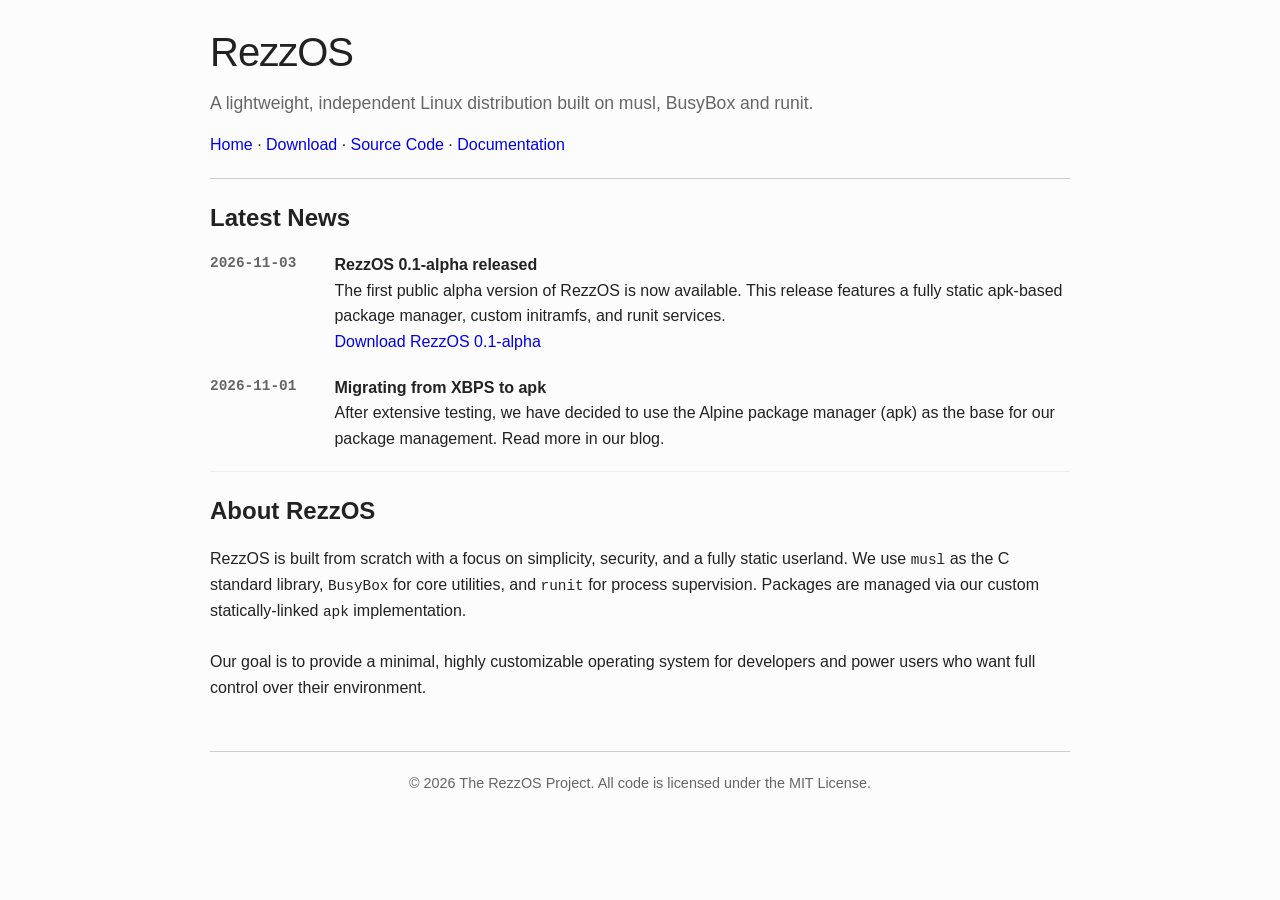
==== index.html @ d7d7e7bf "Create index.html" ====
<!DOCTYPE html>
<html lang="en">
<head>
    <meta charset="UTF-8">
    <meta name="viewport" content="width=device-width, initial-scale=1.0">
    <title>RezzOS - The Independent musl Linux</title>
    <link rel="stylesheet" href="style.css">
</head>
<body>

    <header>
        <h1>RezzOS</h1>
        <div class="subtitle">A lightweight, independent Linux distribution built on musl, BusyBox and runit.</div>
        <nav style="margin-top: 15px;">
            <a href="index.html">Home</a> &middot;
            <a href="downloads.html">Download</a> &middot;
            <a href="https://github.com/yourusername/rezzos">Source Code</a> &middot;
            <a href="docs/">Documentation</a>
        </nav>
    </header>

    <main>
        <h2 style="margin-bottom: 15px;">Latest News</h2>
        
        <div class="news-item">
            <div class="news-date mono">2026-11-03</div>
            <div class="news-text">
                <strong>RezzOS 0.1-alpha released</strong><br>
                The first public alpha version of RezzOS is now available. This release features a fully static apk-based package manager, custom initramfs, and runit services.
                <br><a href="downloads.html">Download RezzOS 0.1-alpha</a>
            </div>
        </div>

        <div class="news-item">
            <div class="news-date mono">2026-11-01</div>
            <div class="news-text">
                <strong>Migrating from XBPS to apk</strong><br>
                After extensive testing, we have decided to use the Alpine package manager (apk) as the base for our package management. Read more in our blog.
            </div>
        </div>

        <hr>

        <h2 style="margin-bottom: 15px;">About RezzOS</h2>
        <p>RezzOS is built from scratch with a focus on simplicity, security, and a fully static userland. We use <span class="mono">musl</span> as the C standard library, <span class="mono">BusyBox</span> for core utilities, and <span class="mono">runit</span> for process supervision. Packages are managed via our custom statically-linked <span class="mono">apk</span> implementation.</p>
        <br>
        <p>Our goal is to provide a minimal, highly customizable operating system for developers and power users who want full control over their environment.</p>
    </main>

    <footer>
        &copy; 2026 The RezzOS Project. All code is licensed under the MIT License.
    </footer>

</body>
</html>
---- style.css ----
* { box-sizing: border-box; margin: 0; padding: 0; }
body {
    font-family: -apple-system, BlinkMacSystemFont, "Segoe UI", Roboto, Helvetica, Arial, sans-serif;
    background-color: #fcfcfc; /* Почти белый */
    color: #222;
    line-height: 1.6;
    font-size: 16px;
    max-width: 900px;
    margin: 0 auto;
    padding: 20px;
}
a { color: #0000ee; text-decoration: none; }
a:hover { text-decoration: underline; }
header {
    border-bottom: 1px solid #ccc;
    padding-bottom: 20px;
    margin-bottom: 20px;
}
h1 { font-size: 2.5em; font-weight: normal; letter-spacing: -1px; }
.subtitle { color: #666; font-size: 1.1em; margin-top: 5px; }
.mono { font-family: "Courier New", Courier, monospace; font-size: 0.9em; }
.news-item { margin-bottom: 20px; }
.news-date { color: #666; font-weight: bold; display: inline-block; width: 120px; vertical-align: top; }
.news-text { display: inline-block; width: calc(100% - 130px); }
hr { border: 0; border-top: 1px solid #eee; margin: 20px 0; }
footer { margin-top: 50px; font-size: 0.9em; color: #666; border-top: 1px solid #ccc; padding-top: 20px; text-align: center; }
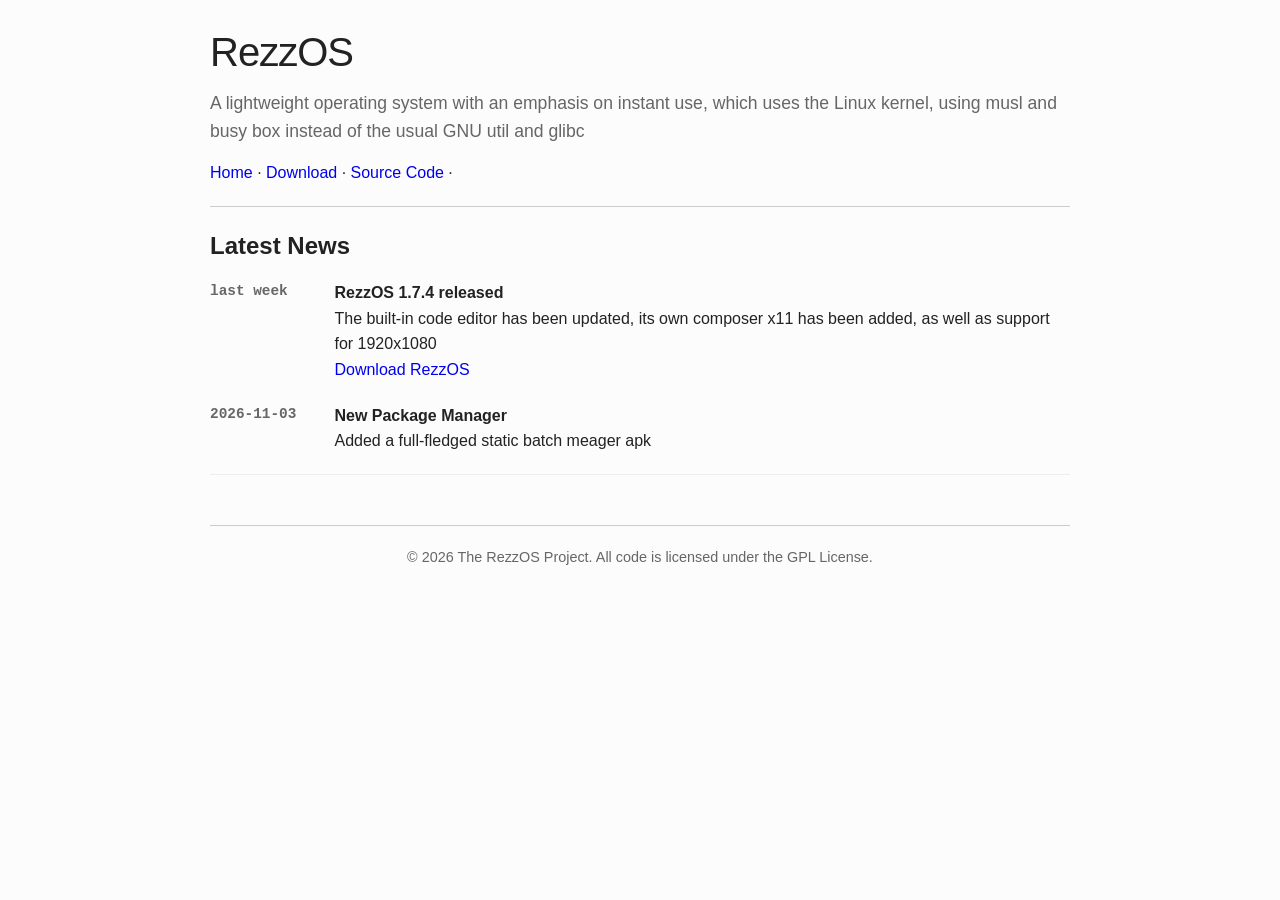
==== commit d7d06d21: "Update index.html" ====
--- a/index.html
+++ b/index.html
@@ -10,12 +10,11 @@
 
     <header>
         <h1>RezzOS</h1>
-        <div class="subtitle">A lightweight, independent Linux distribution built on musl, BusyBox and runit.</div>
+        <div class="subtitle">A lightweight operating system with an emphasis on instant use, which uses the Linux kernel, using musl and busy box instead of the usual GNU util and glibc</div>
         <nav style="margin-top: 15px;">
-            <a href="index.html">Home</a> &middot;
-            <a href="downloads.html">Download</a> &middot;
-            <a href="https://github.com/yourusername/rezzos">Source Code</a> &middot;
-            <a href="docs/">Documentation</a>
+            <a href="https://rezzev.github.io/RezzOS">Home</a> &middot;
+            <a href="https://github.com/Rezzev/RezzOS/releases">Download</a> &middot;
+            <a href="https://github.com/Rezzev/rezzos">Source Code</a> &middot;
         </nav>
     </header>
 
@@ -23,32 +22,27 @@
         <h2 style="margin-bottom: 15px;">Latest News</h2>
         
         <div class="news-item">
-            <div class="news-date mono">2026-11-03</div>
+            <div class="news-date mono">last week</div>
             <div class="news-text">
-                <strong>RezzOS 0.1-alpha released</strong><br>
-                The first public alpha version of RezzOS is now available. This release features a fully static apk-based package manager, custom initramfs, and runit services.
-                <br><a href="downloads.html">Download RezzOS 0.1-alpha</a>
+                <strong>RezzOS 1.7.4 released</strong><br>
+                    The built-in code editor has been updated, its own composer x11 has been added, as well as support for 1920x1080
+                <br><a href="https://github.com/Rezzev/RezzOS/releases/download/1.74/rezzos.iso">Download RezzOS</a>
             </div>
         </div>
 
         <div class="news-item">
-            <div class="news-date mono">2026-11-01</div>
+            <div class="news-date mono">2026-11-03</div>
             <div class="news-text">
-                <strong>Migrating from XBPS to apk</strong><br>
-                After extensive testing, we have decided to use the Alpine package manager (apk) as the base for our package management. Read more in our blog.
+                <strong>New Package Manager</strong><br>
+                Added a full-fledged static batch meager apk
             </div>
         </div>
 
         <hr>
-
-        <h2 style="margin-bottom: 15px;">About RezzOS</h2>
-        <p>RezzOS is built from scratch with a focus on simplicity, security, and a fully static userland. We use <span class="mono">musl</span> as the C standard library, <span class="mono">BusyBox</span> for core utilities, and <span class="mono">runit</span> for process supervision. Packages are managed via our custom statically-linked <span class="mono">apk</span> implementation.</p>
-        <br>
-        <p>Our goal is to provide a minimal, highly customizable operating system for developers and power users who want full control over their environment.</p>
     </main>
 
     <footer>
-        &copy; 2026 The RezzOS Project. All code is licensed under the MIT License.
+        &copy; 2026 The RezzOS Project. All code is licensed under the GPL License.
     </footer>
 
 </body>
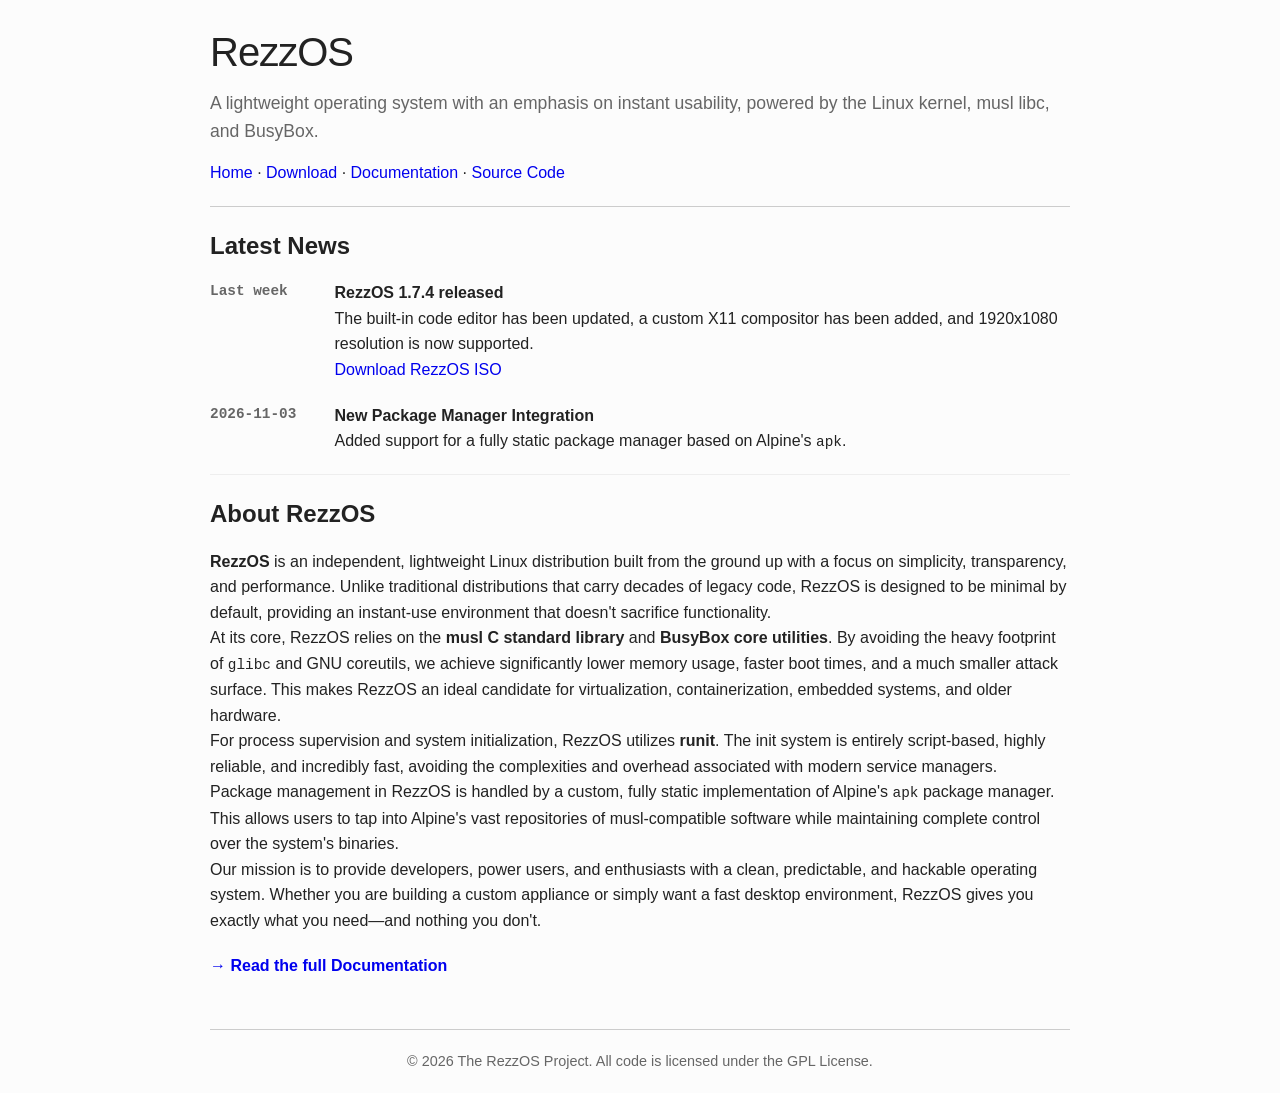
==== commit faf20857: "Update index.html" ====
--- a/index.html
+++ b/index.html
@@ -10,11 +10,12 @@
 
     <header>
         <h1>RezzOS</h1>
-        <div class="subtitle">A lightweight operating system with an emphasis on instant use, which uses the Linux kernel, using musl and busy box instead of the usual GNU util and glibc</div>
+        <div class="subtitle">A lightweight operating system with an emphasis on instant usability, powered by the Linux kernel, musl libc, and BusyBox.</div>
         <nav style="margin-top: 15px;">
-            <a href="https://rezzev.github.io/RezzOS">Home</a> &middot;
+            <a href="index.html">Home</a> &middot;
             <a href="https://github.com/Rezzev/RezzOS/releases">Download</a> &middot;
-            <a href="https://github.com/Rezzev/rezzos">Source Code</a> &middot;
+            <a href="documentation.html">Documentation</a> &middot;
+            <a href="https://github.com/Rezzev/RezzOS">Source Code</a>
         </nav>
     </header>
 
@@ -22,27 +23,44 @@
         <h2 style="margin-bottom: 15px;">Latest News</h2>
         
         <div class="news-item">
-            <div class="news-date mono">last week</div>
+            <div class="news-date mono">Last week</div>
             <div class="news-text">
                 <strong>RezzOS 1.7.4 released</strong><br>
-                    The built-in code editor has been updated, its own composer x11 has been added, as well as support for 1920x1080
-                <br><a href="https://github.com/Rezzev/RezzOS/releases/download/1.74/rezzos.iso">Download RezzOS</a>
+                The built-in code editor has been updated, a custom X11 compositor has been added, and 1920x1080 resolution is now supported.
+                <br><a href="https://github.com/Rezzev/RezzOS/releases/download/1.74/rezzos.iso">Download RezzOS ISO</a>
             </div>
         </div>
 
         <div class="news-item">
             <div class="news-date mono">2026-11-03</div>
             <div class="news-text">
-                <strong>New Package Manager</strong><br>
-                Added a full-fledged static batch meager apk
+                <strong>New Package Manager Integration</strong><br>
+                Added support for a fully static package manager based on Alpine's <span class="mono">apk</span>.
             </div>
         </div>
 
         <hr>
+
+        <!-- Новый большой блок с описанием -->
+        <h2 style="margin-bottom: 15px;">About RezzOS</h2>
+        
+        <p><strong>RezzOS</strong> is an independent, lightweight Linux distribution built from the ground up with a focus on simplicity, transparency, and performance. Unlike traditional distributions that carry decades of legacy code, RezzOS is designed to be minimal by default, providing an instant-use environment that doesn't sacrifice functionality.</p>
+        
+        <p>At its core, RezzOS relies on the <strong>musl C standard library</strong> and <strong>BusyBox core utilities</strong>. By avoiding the heavy footprint of <span class="mono">glibc</span> and GNU coreutils, we achieve significantly lower memory usage, faster boot times, and a much smaller attack surface. This makes RezzOS an ideal candidate for virtualization, containerization, embedded systems, and older hardware.</p>
+
+        <p>For process supervision and system initialization, RezzOS utilizes <strong>runit</strong>. The init system is entirely script-based, highly reliable, and incredibly fast, avoiding the complexities and overhead associated with modern service managers.</p>
+
+        <p>Package management in RezzOS is handled by a custom, fully static implementation of Alpine's <span class="mono">apk</span> package manager. This allows users to tap into Alpine's vast repositories of musl-compatible software while maintaining complete control over the system's binaries.</p>
+
+        <p>Our mission is to provide developers, power users, and enthusiasts with a clean, predictable, and hackable operating system. Whether you are building a custom appliance or simply want a fast desktop environment, RezzOS gives you exactly what you need—and nothing you don't.</p>
+        
+        <div style="margin-top: 20px;">
+            <a href="documentation.html" style="font-weight: bold;">&rarr; Read the full Documentation</a>
+        </div>
     </main>
 
     <footer>
-        &copy; 2026 The RezzOS Project. All code is licensed under the GPL License.
+        <p>&copy; 2026 The RezzOS Project. All code is licensed under the GPL License.</p>
     </footer>
 
 </body>
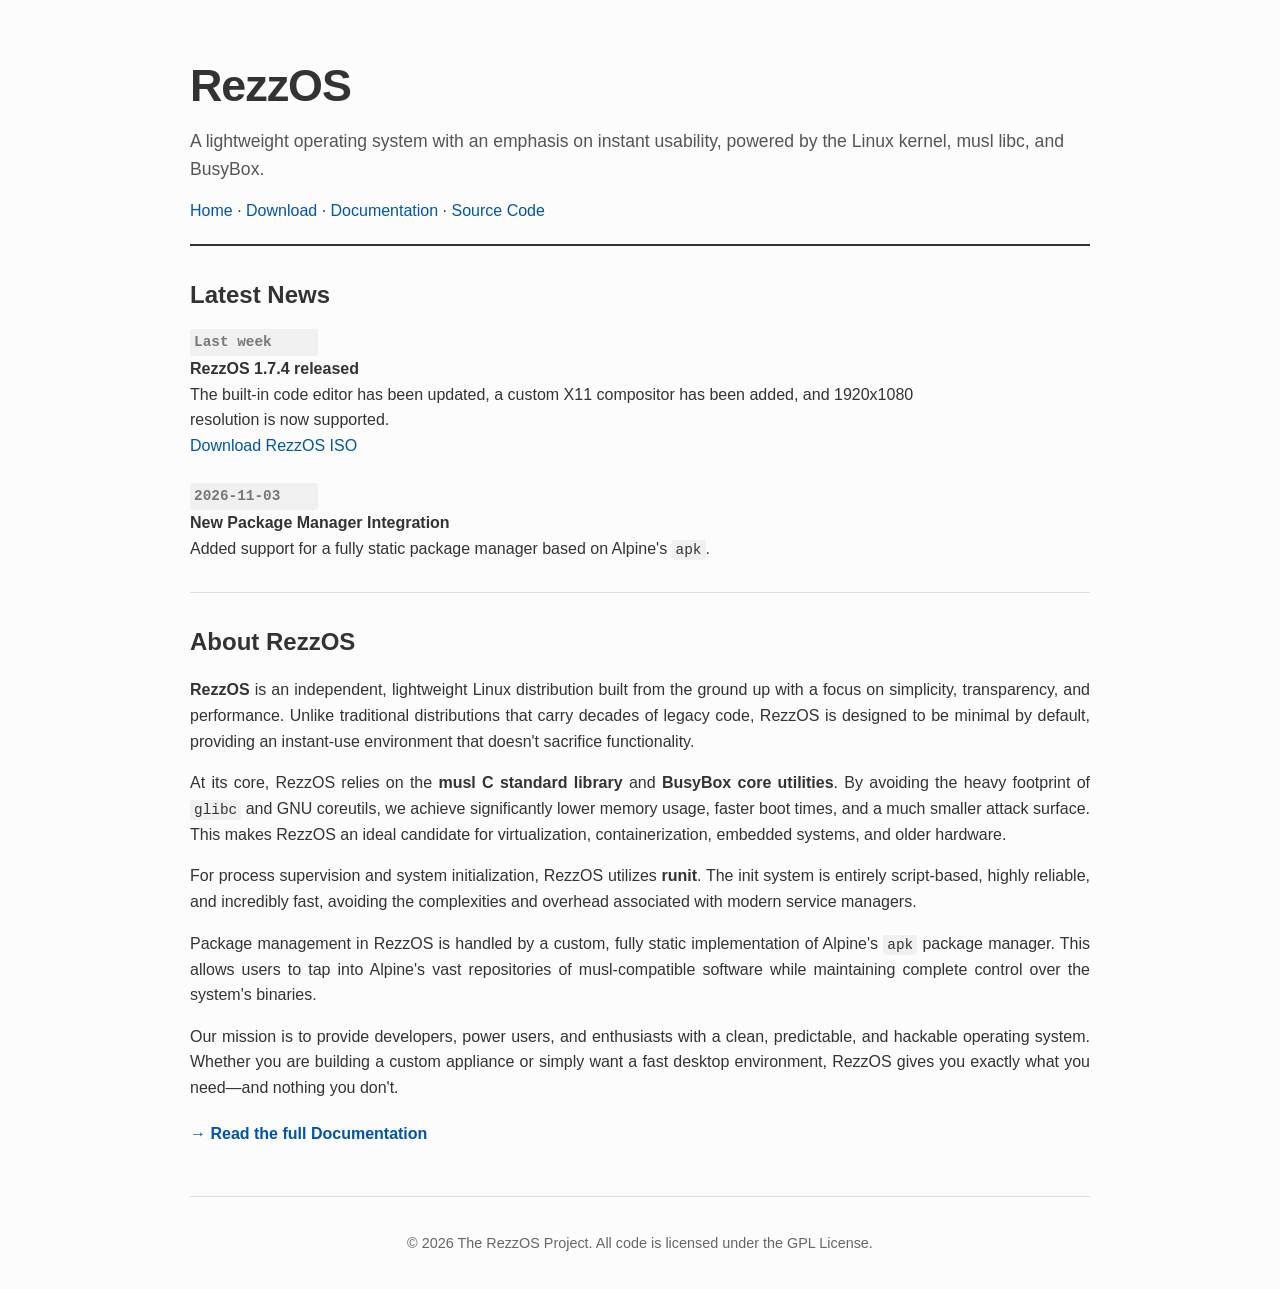
==== commit 81866bd0: "Update index.html" ====
--- a/index.html
+++ b/index.html
@@ -14,7 +14,7 @@
         <nav style="margin-top: 15px;">
             <a href="index.html">Home</a> &middot;
             <a href="https://github.com/Rezzev/RezzOS/releases">Download</a> &middot;
-            <a href="documentation.html">Documentation</a> &middot;
+            <a href="docs.md">Documentation</a> &middot;
             <a href="https://github.com/Rezzev/RezzOS">Source Code</a>
         </nav>
     </header>
@@ -55,7 +55,7 @@
         <p>Our mission is to provide developers, power users, and enthusiasts with a clean, predictable, and hackable operating system. Whether you are building a custom appliance or simply want a fast desktop environment, RezzOS gives you exactly what you need—and nothing you don't.</p>
         
         <div style="margin-top: 20px;">
-            <a href="documentation.html" style="font-weight: bold;">&rarr; Read the full Documentation</a>
+            <a href="docs.md" style="font-weight: bold;">&rarr; Read the full Documentation</a>
         </div>
     </main>
 
--- a/style.css
+++ b/style.css
@@ -1,27 +1,85 @@
+/* Обновленный style.css */
 
-* { box-sizing: border-box; margin: 0; padding: 0; }
 body {
     font-family: -apple-system, BlinkMacSystemFont, "Segoe UI", Roboto, Helvetica, Arial, sans-serif;
-    background-color: #fcfcfc; /* Почти белый */
-    color: #222;
+    background-color: #fcfcfc;
+    color: #333;
     line-height: 1.6;
     font-size: 16px;
     max-width: 900px;
     margin: 0 auto;
     padding: 20px;
 }
-a { color: #0000ee; text-decoration: none; }
-a:hover { text-decoration: underline; }
+
+a { 
+    color: #0055aa; /* Более благородный синий цвет */
+    text-decoration: none; 
+}
+a:hover { 
+    text-decoration: underline; 
+}
+
 header {
-    border-bottom: 1px solid #ccc;
+    border-bottom: 2px solid #333; /* Более строгая линия */
     padding-bottom: 20px;
-    margin-bottom: 20px;
+    margin-bottom: 30px;
 }
-h1 { font-size: 2.5em; font-weight: normal; letter-spacing: -1px; }
-.subtitle { color: #666; font-size: 1.1em; margin-top: 5px; }
-.mono { font-family: "Courier New", Courier, monospace; font-size: 0.9em; }
-.news-item { margin-bottom: 20px; }
-.news-date { color: #666; font-weight: bold; display: inline-block; width: 120px; vertical-align: top; }
-.news-text { display: inline-block; width: calc(100% - 130px); }
-hr { border: 0; border-top: 1px solid #eee; margin: 20px 0; }
-footer { margin-top: 50px; font-size: 0.9em; color: #666; border-top: 1px solid #ccc; padding-top: 20px; text-align: center; }
+
+h1 { 
+    font-size: 2.8em; 
+    font-weight: 600; 
+    letter-spacing: -1px; 
+    margin-bottom: 5px;
+}
+
+.subtitle { 
+    color: #555; 
+    font-size: 1.1em; 
+    margin-bottom: 15px;
+}
+
+.mono { 
+    font-family: "Courier New", Courier, monospace; 
+    font-size: 0.9em;
+    background-color: #f0f0f0;
+    padding: 2px 4px;
+    border-radius: 3px;
+}
+
+.news-item { 
+    margin-bottom: 25px; 
+}
+
+.news-date { 
+    color: #777; 
+    font-weight: bold; 
+    display: inline-block; 
+    width: 120px; 
+    vertical-align: top; 
+}
+
+.news-text { 
+    display: inline-block; 
+    width: calc(100% - 130px); 
+}
+
+hr { 
+    border: 0; 
+    border-top: 1px solid #ddd; 
+    margin: 30px 0; 
+}
+
+/* Стили для абзацев в блоке About */
+main p {
+    margin-bottom: 15px;
+    text-align: justify; /* Выравнивание по ширине для официального вида */
+}
+
+footer { 
+    margin-top: 50px; 
+    font-size: 0.9em; 
+    color: #666; 
+    border-top: 1px solid #ddd; 
+    padding-top: 20px; 
+    text-align: center; 
+}
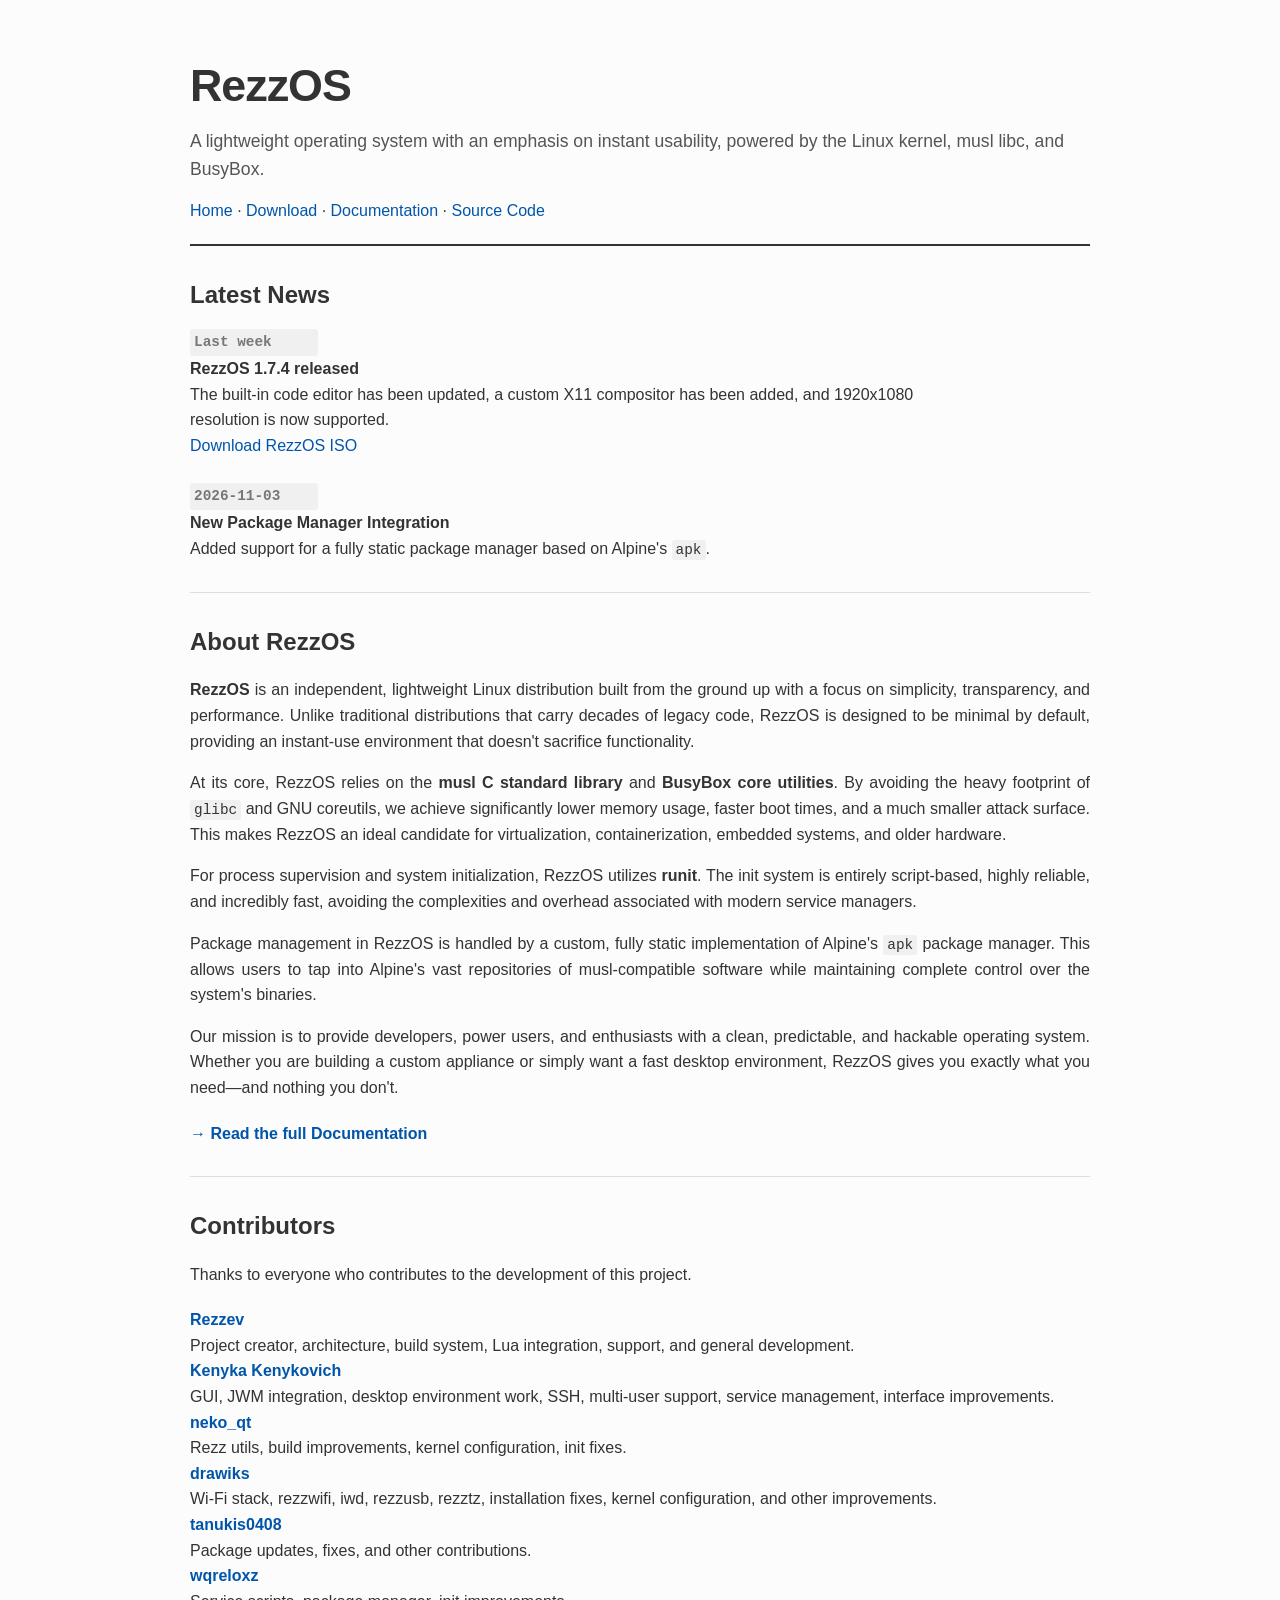
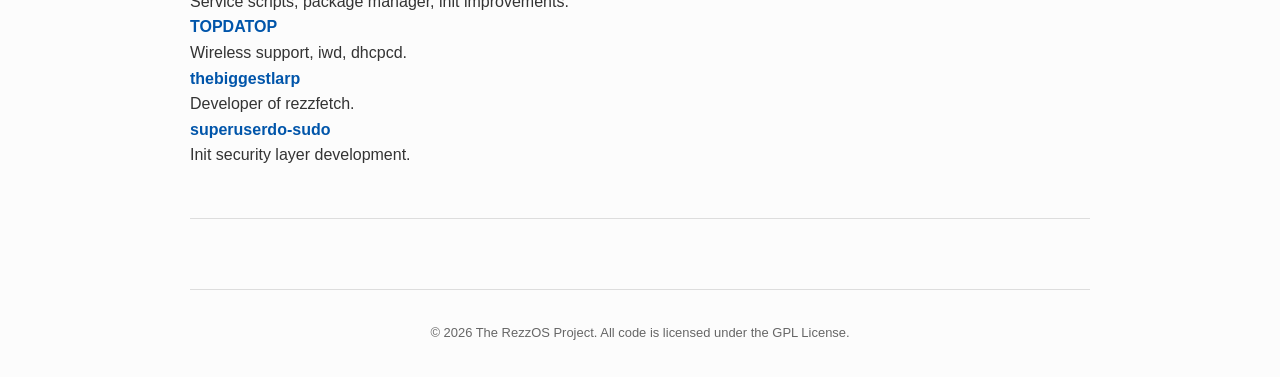
==== commit 7687e753: "Update index.html" ====
--- a/index.html
+++ b/index.html
@@ -57,6 +57,99 @@
         <div style="margin-top: 20px;">
             <a href="docs.md" style="font-weight: bold;">&rarr; Read the full Documentation</a>
         </div>
+                <hr>
+
+        <h2 style="margin-bottom: 15px;">Contributors</h2>
+        <p style="margin-bottom: 20px;">Thanks to everyone who contributes to the development of this project.</p>
+
+        <div class="contributors-grid">
+            
+            <div class="contributor">
+                <div class="contributor-name">
+                    <strong><a href="https://github.com/Rezzev">Rezzev</a></strong>
+                </div>
+                <div class="contributor-role">
+                    Project creator, architecture, build system, Lua integration, support, and general development.
+                </div>
+            </div>
+
+            <div class="contributor">
+                <div class="contributor-name">
+                    <strong><a href="https://github.com/keeniGithub">Kenyka Kenykovich</a></strong>
+                </div>
+                <div class="contributor-role">
+                    GUI, JWM integration, desktop environment work, SSH, multi-user support, service management, interface improvements.
+                </div>
+            </div>
+
+            <div class="contributor">
+                <div class="contributor-name">
+                    <strong><a href="https://github.com/neko-qt">neko_qt</a></strong>
+                </div>
+                <div class="contributor-role">
+                    Rezz utils, build improvements, kernel configuration, init fixes.
+                </div>
+            </div>
+
+            <div class="contributor">
+                <div class="contributor-name">
+                    <strong><a href="https://github.com/drawiks">drawiks</a></strong>
+                </div>
+                <div class="contributor-role">
+                    Wi-Fi stack, rezzwifi, iwd, rezzusb, rezztz, installation fixes, kernel configuration, and other improvements.
+                </div>
+            </div>
+
+            <div class="contributor">
+                <div class="contributor-name">
+                    <strong><a href="https://github.com/tanukis0408">tanukis0408</a></strong>
+                </div>
+                <div class="contributor-role">
+                    Package updates, fixes, and other contributions.
+                </div>
+            </div>
+
+            <div class="contributor">
+                <div class="contributor-name">
+                    <strong><a href="https://github.com/wqreloxz">wqreloxz</a></strong>
+                </div>
+                <div class="contributor-role">
+                    Service scripts, package manager, init improvements.
+                </div>
+            </div>
+
+            <div class="contributor">
+                <div class="contributor-name">
+                    <strong><a href="https://github.com/topdatop01">TOPDATOP</a></strong>
+                </div>
+                <div class="contributor-role">
+                    Wireless support, iwd, dhcpcd.
+                </div>
+            </div>
+
+            <div class="contributor">
+                <div class="contributor-name">
+                    <strong><a href="https://github.com/thebiggestlarp">thebiggestlarp</a></strong>
+                </div>
+                <div class="contributor-role">
+                    Developer of rezzfetch.
+                </div>
+            </div>
+
+            <div class="contributor">
+                <div class="contributor-name">
+                    <strong><a href="https://github.com/superuserdo-sudo">superuserdo-sudo</a></strong>
+                </div>
+                <div class="contributor-role">
+                    Init security layer development.
+                </div>
+            </div>
+
+        </div>
+
+    </main>
+
+    <footer>
     </main>
 
     <footer>
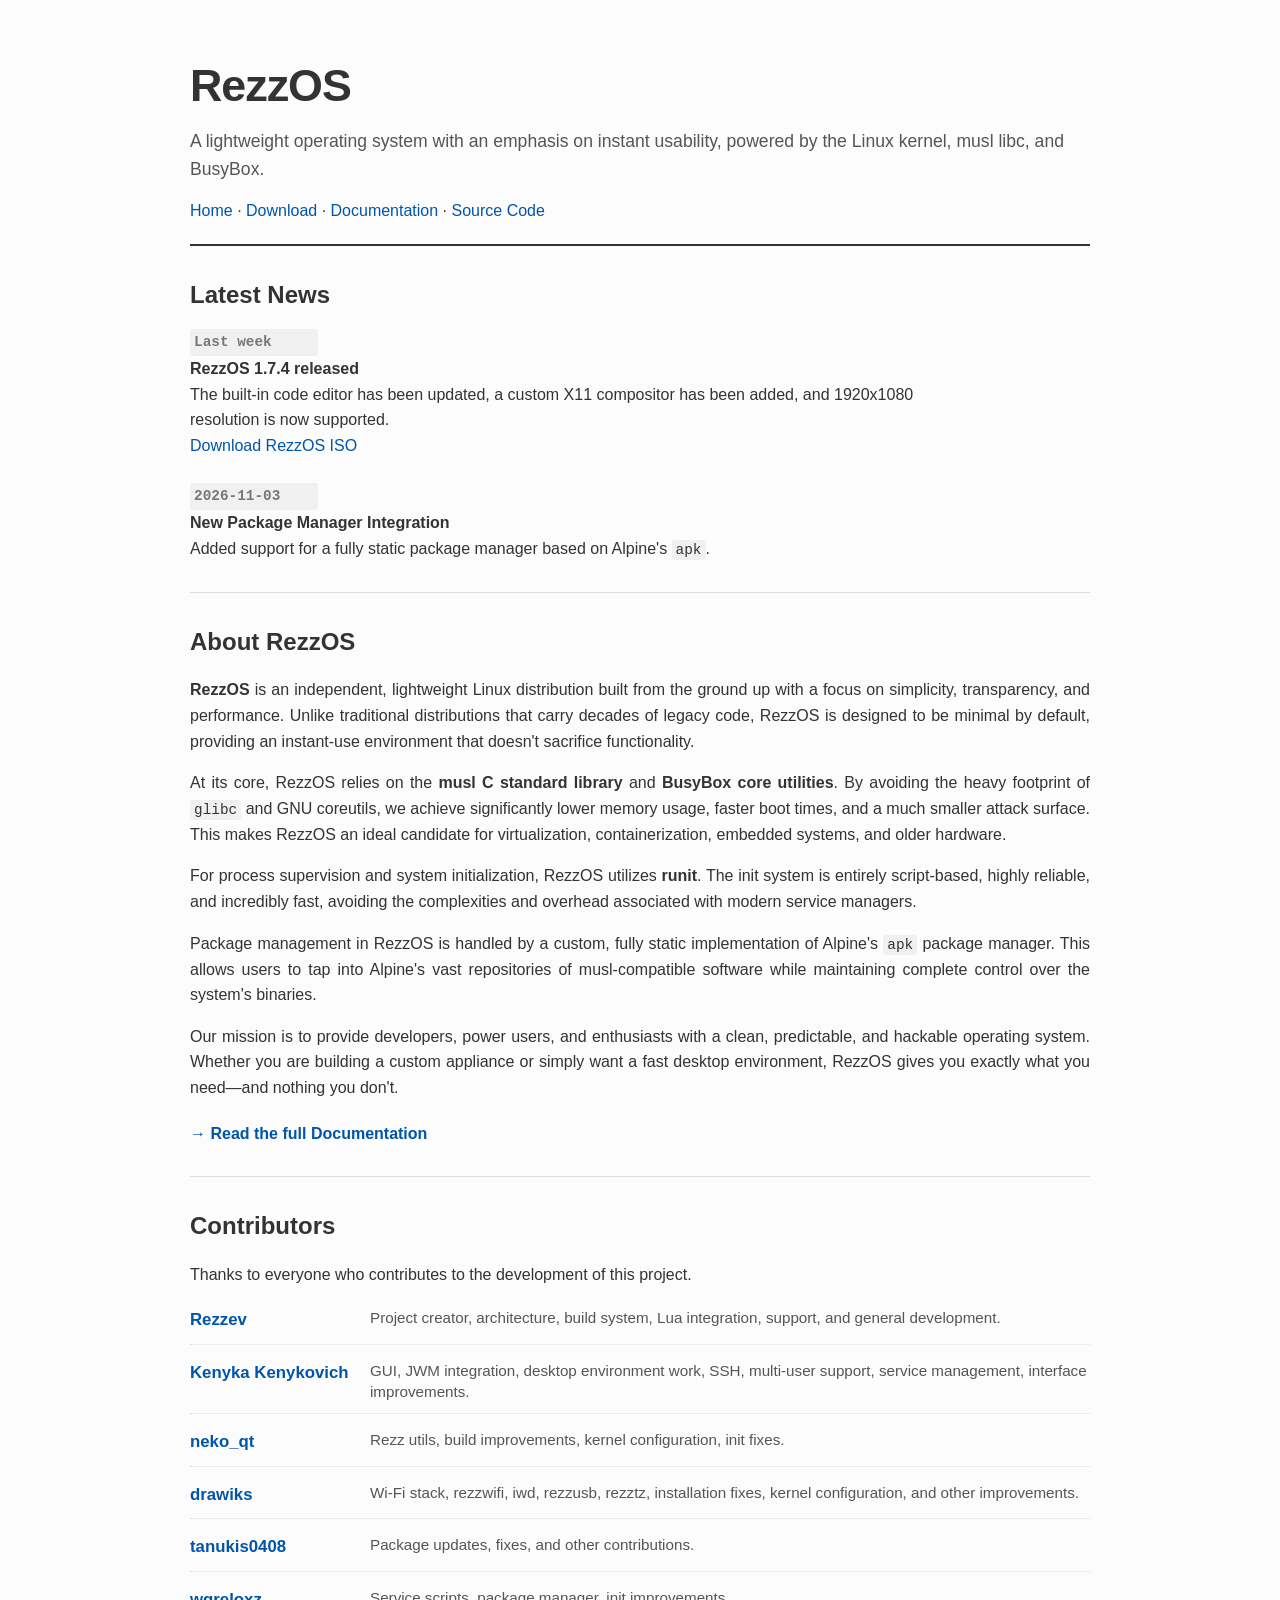
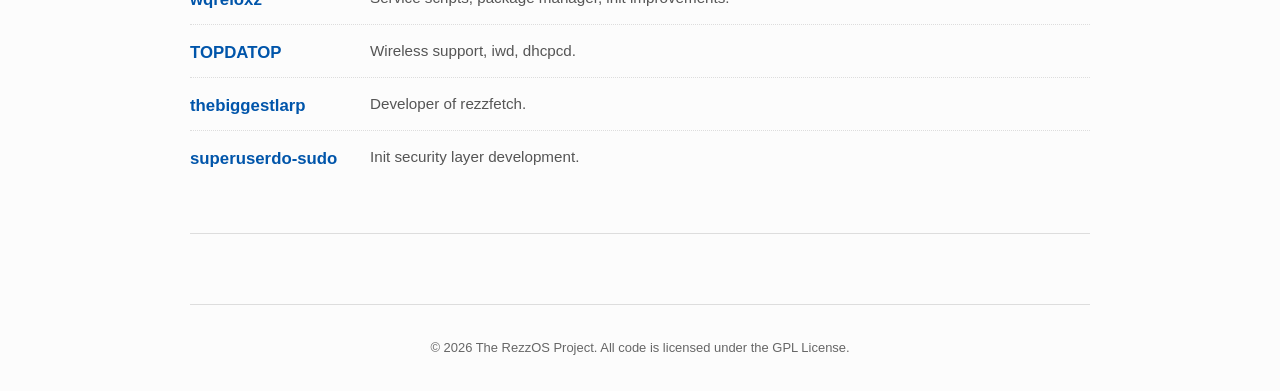
==== commit c9eaa319: "Update index.html" ====
--- a/index.html
+++ b/index.html
@@ -14,7 +14,7 @@
         <nav style="margin-top: 15px;">
             <a href="index.html">Home</a> &middot;
             <a href="https://github.com/Rezzev/RezzOS/releases">Download</a> &middot;
-            <a href="docs.md">Documentation</a> &middot;
+            <a href="documentation.html">Documentation</a> &middot;
             <a href="https://github.com/Rezzev/RezzOS">Source Code</a>
         </nav>
     </header>
@@ -55,7 +55,7 @@
         <p>Our mission is to provide developers, power users, and enthusiasts with a clean, predictable, and hackable operating system. Whether you are building a custom appliance or simply want a fast desktop environment, RezzOS gives you exactly what you need—and nothing you don't.</p>
         
         <div style="margin-top: 20px;">
-            <a href="docs.md" style="font-weight: bold;">&rarr; Read the full Documentation</a>
+            <a href="documentation.html" style="font-weight: bold;">&rarr; Read the full Documentation</a>
         </div>
                 <hr>
 
--- a/style.css
+++ b/style.css
@@ -83,3 +83,45 @@
     padding-top: 20px; 
     text-align: center; 
 }
+
+/* --- Стили для блока контрибьюторов --- */
+.contributors-grid {
+    display: flex;
+    flex-direction: column;
+    gap: 15px; /* Расстояние между контрибьюторами */
+    margin-bottom: 30px;
+}
+
+.contributor {
+    display: flex;
+    flex-direction: row;
+    align-items: flex-start;
+    border-bottom: 1px dotted #ddd; /* Легкая линия-разделитель */
+    padding-bottom: 10px;
+}
+
+.contributor:last-child {
+    border-bottom: none;
+}
+
+.contributor-name {
+    flex: 0 0 180px; /* Фиксированная ширина для имен */
+    font-size: 1.05em;
+}
+
+.contributor-role {
+    flex: 1;
+    color: #555;
+    font-size: 0.95em;
+    line-height: 1.4;
+}
+
+/* На мобильных устройствах имя и роль будут идти друг под другом */
+@media (max-width: 600px) {
+    .contributor {
+        flex-direction: column;
+    }
+    .contributor-name {
+        margin-bottom: 5px;
+    }
+}
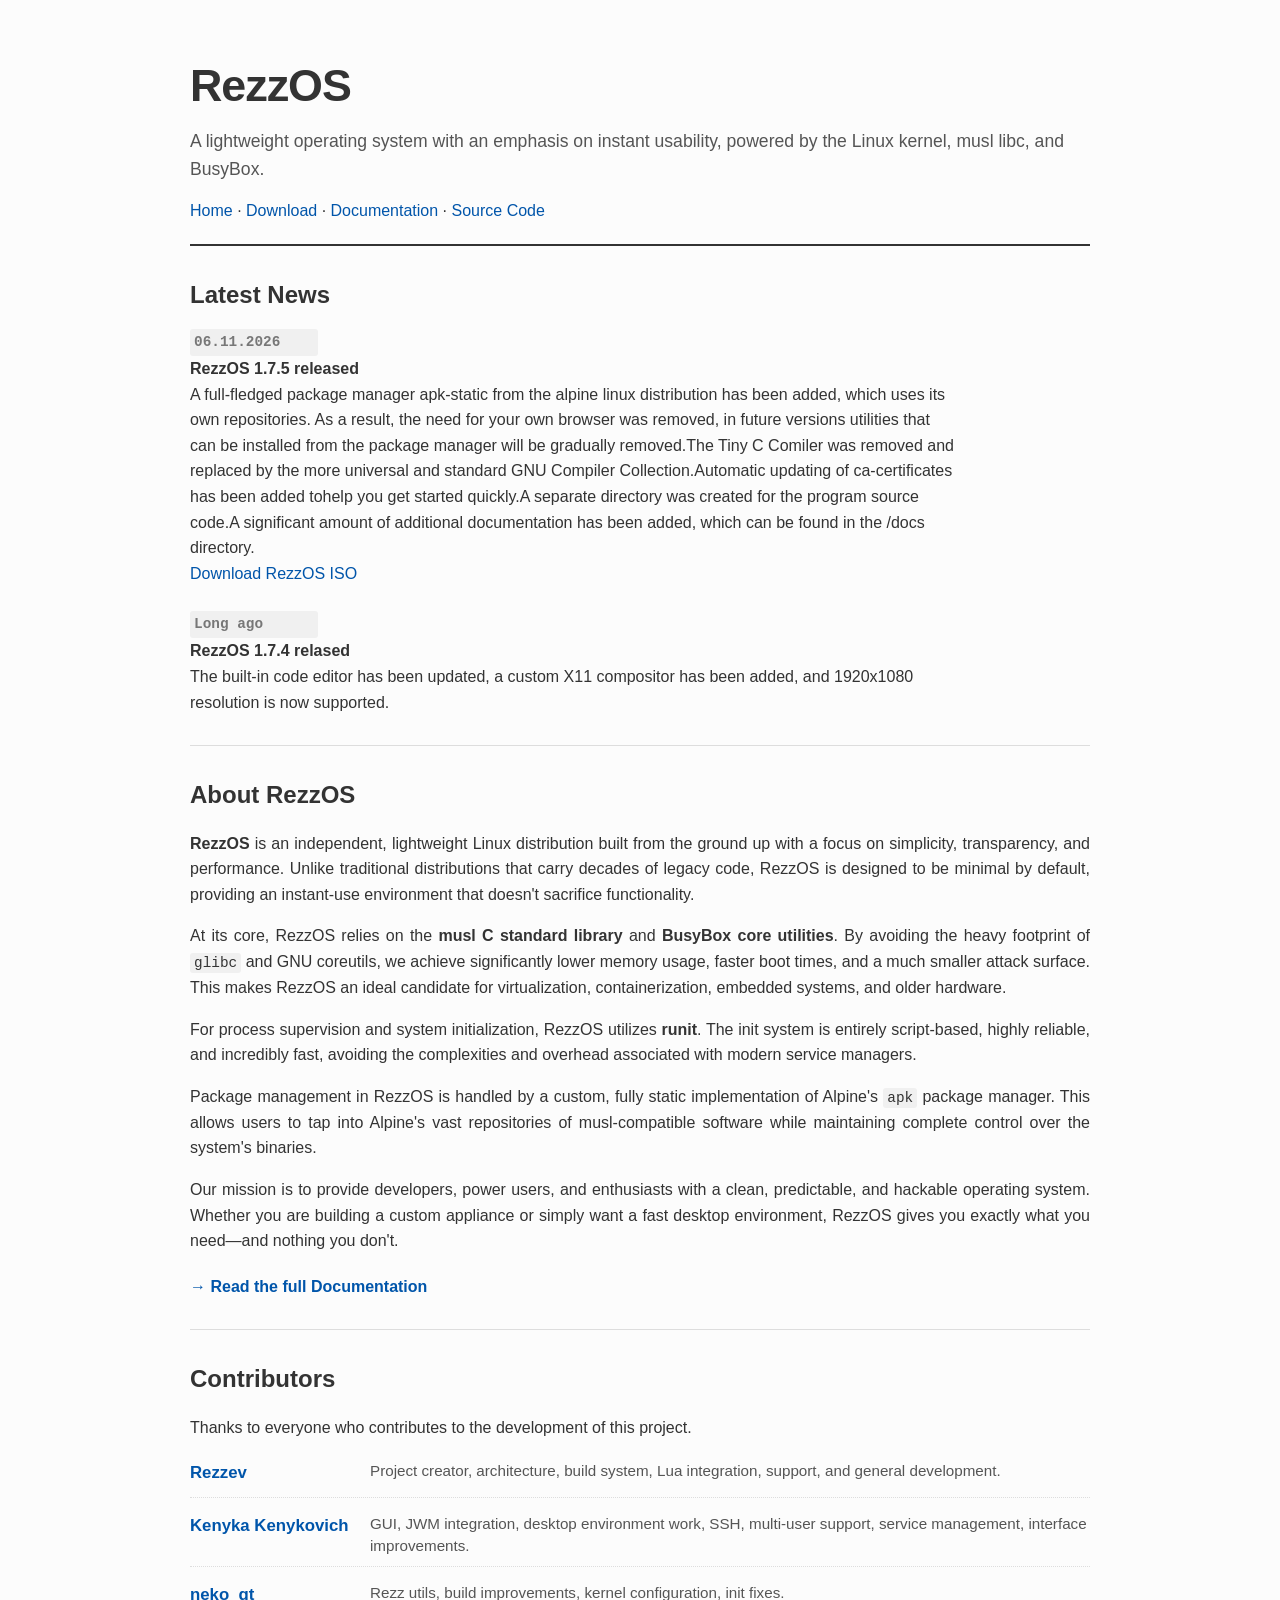
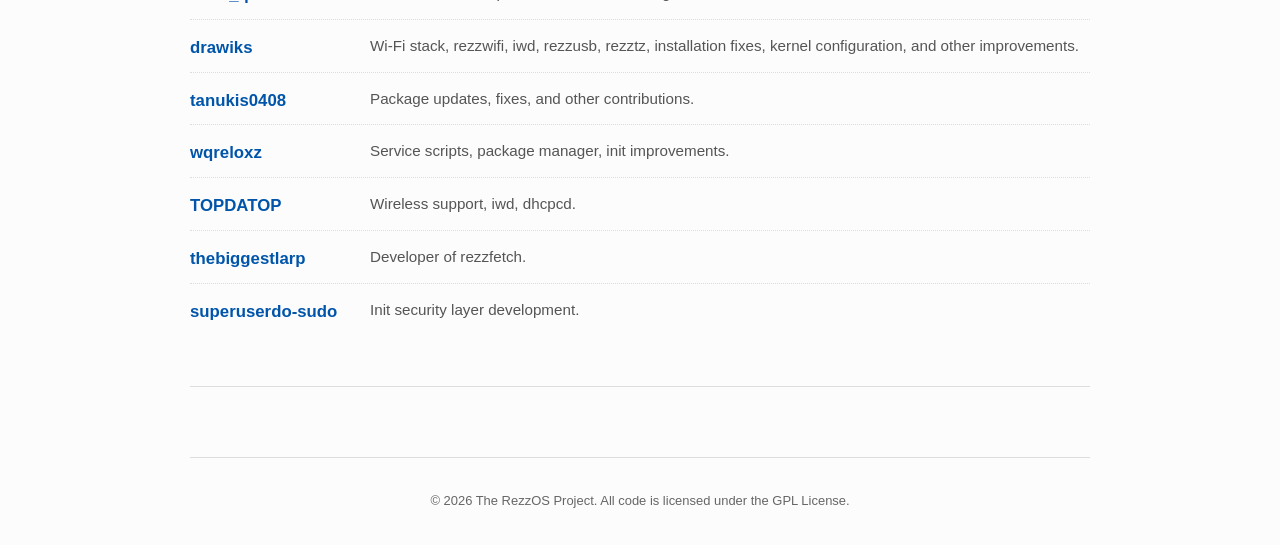
==== commit 2db18240: "Update index.html" ====
--- a/index.html
+++ b/index.html
@@ -1,6 +1,8 @@
 <!DOCTYPE html>
 <html lang="en">
 <head>
+    <script data-goatcounter="https://rezzev.goatcounter.com/count"
+        async src="//gc.zgo.at/count.js"></script>
     <meta charset="UTF-8">
     <meta name="viewport" content="width=device-width, initial-scale=1.0">
     <title>RezzOS - The Independent musl Linux</title>
@@ -23,19 +25,19 @@
         <h2 style="margin-bottom: 15px;">Latest News</h2>
         
         <div class="news-item">
-            <div class="news-date mono">Last week</div>
+            <div class="news-date mono">06.11.2026</div>
             <div class="news-text">
-                <strong>RezzOS 1.7.4 released</strong><br>
-                The built-in code editor has been updated, a custom X11 compositor has been added, and 1920x1080 resolution is now supported.
-                <br><a href="https://github.com/Rezzev/RezzOS/releases/download/1.74/rezzos.iso">Download RezzOS ISO</a>
+                <strong>RezzOS 1.7.5 released</strong><br>
+                A full-fledged package manager apk-static from the alpine linux distribution has been added, which uses its own repositories. As a result, the need for your own browser was removed, in future versions utilities that can be installed from the package manager will be gradually removed.The Tiny C Comiler was removed and replaced by the more universal and standard GNU Compiler Collection.Automatic updating of ca-certificates has been added tohelp you get started quickly.A separate directory was created for the program source code.A significant amount of additional documentation has been added, which can be found in the /docs directory.
+                <br><a href="https://github.com/Rezzev/RezzOS/releases/download/1.75/rezzos.iso">Download RezzOS ISO</a>
             </div>
         </div>
 
         <div class="news-item">
-            <div class="news-date mono">2026-11-03</div>
+            <div class="news-date mono">Long ago</div>
             <div class="news-text">
-                <strong>New Package Manager Integration</strong><br>
-                Added support for a fully static package manager based on Alpine's <span class="mono">apk</span>.
+                <strong>RezzOS 1.7.4 relased</strong><br>
+                The built-in code editor has been updated, a custom X11 compositor has been added, and 1920x1080 resolution is now supported.
             </div>
         </div>
 
